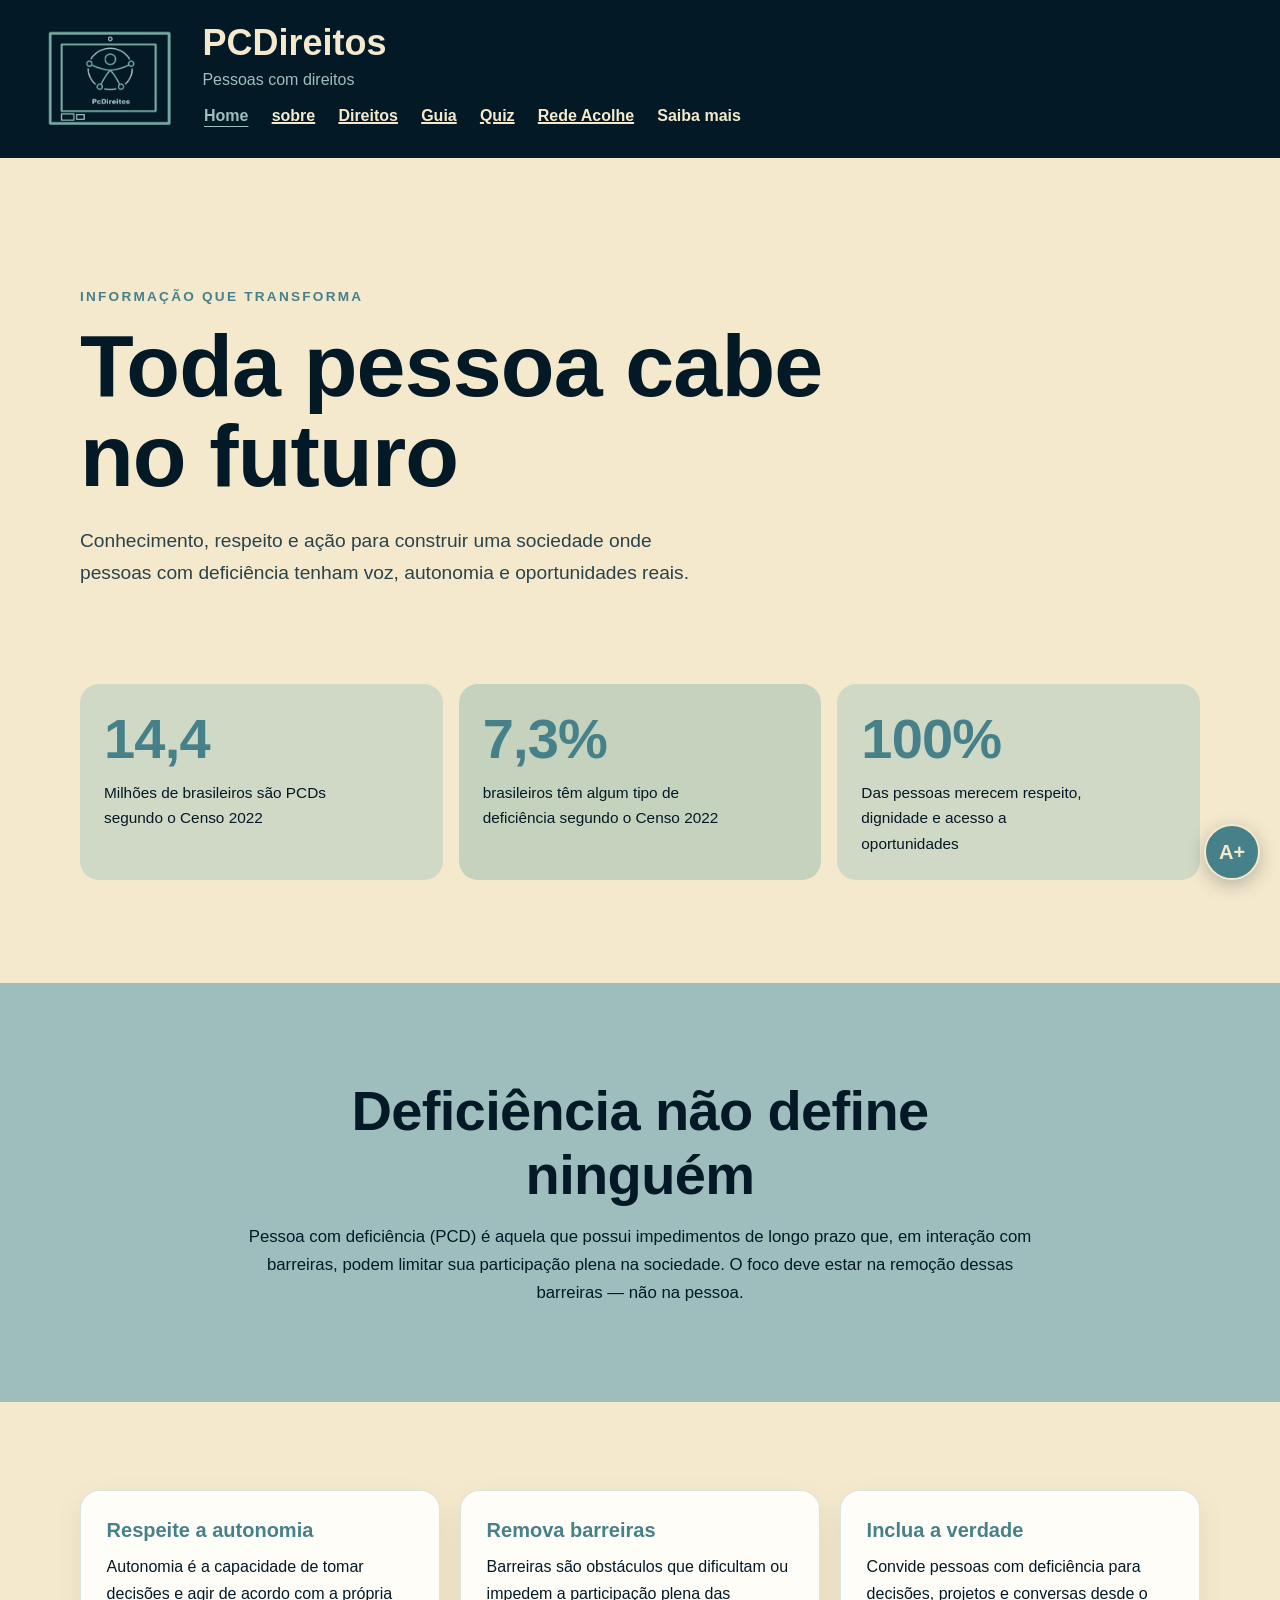
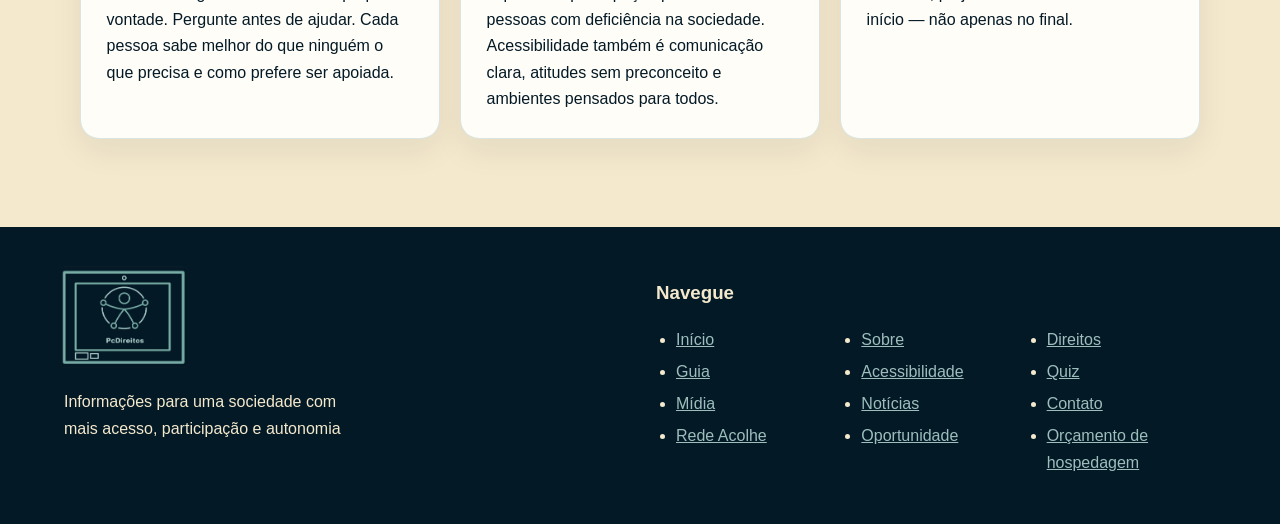
==== html/index.html @ 8fe6b493 "Site PCDireitos completo e funcionando" ====
<!DOCTYPE html>
<html lang="pt-br">
<head>
    <meta charset="UTF-8">
    <meta name="viewport" content="width=device-width, initial-scale=1.0">
    <link rel="stylesheet" href="../css/home.css">
    <title>Home - PCDireitos</title>
</head>

<body>

    <!--Cabeçalho-->
    <header>
        <img src="../imgs/logo_PCDireitos.jpg" alt="Logo do PCDireitos">
        <h1>PCDireitos</h1>
        <p class="marca-descricao">Pessoas com direitos</p>

        <!--Navegação do cabeçalho-->
        <nav class="navegacao-principal" aria-label="Navegação principal">
            <ul>
                <li><a href="index.html">Home</a></li>
                <li><a href="sobre.html">sobre</a></li>
                <li><a href="projetos.html">Direitos</a></li>
                <li><a href="impacto.html">Guia</a></li>
                <li><a href="quiz.html">Quiz</a></li>
                <li><a href="RedeAcolhe.html">Rede Acolhe</a></li>
                <li>
                    <details>
                        <summary>Saiba mais</summary>
                        <ul>
                            <li><a href="acessibilidade.html">Acessibilidade</a></li>
                            <li><a href="midia.html">Mídia</a></li>
                            <li><a href="noticia.html">Notícias</a></li>
                            <li><a href="contato.html">Contato</a></li>
                            <li><a href="oportunidade.html">Oportunidade</a></li>
                            <li><a href="orcamento_hospedagem.html">Orçamento e Hospedagem</a></li>
                        </ul>
                    </details>
                </li>
            </ul>
        </nav> 
    </header>

    <!--corpo do site-->
    <main>
        <section class="destaque">
            <p class="destaque-chamada">Informação que transforma</p>
            <h1>Toda pessoa cabe no futuro</h1>

            <p>Conhecimento, respeito e ação para construir uma sociedade onde 
                pessoas com deficiência tenham voz, autonomia e oportunidades reais.</p>
        </section>

        <!--estatisticas-->
        <section class="estatisticas" aria-label="Dados sobre pessoas com deficiência">
            <article class="estatistica">
                <strong>14,4</strong>
                <p>Milhões de brasileiros são PCDs segundo o Censo 2022</p>
            </article>
            <article class="estatistica">
                <strong>7,3%</strong>
                <p>brasileiros têm algum tipo de deficiência segundo o Censo 2022</p>
            </article>
            <article class="estatistica">
                <strong>100%</strong>
                <p>Das pessoas merecem respeito, dignidade e acesso a oportunidades</p>
            </article>
        </section>

        <section class="conceito">
            <h2>Deficiência não define ninguém</h2>

            <p>Pessoa com deficiência (PCD) é aquela que possui impedimentos de longo prazo que, em interação com barreiras, podem limitar 
                sua participação plena na sociedade. O foco deve estar na remoção dessas barreiras — não na pessoa.</p>
        </section>

        <section class="principios" aria-label="Princípios de inclusão">
            <article class="principio">
                <h3>Respeite a autonomia</h3>
                <p>Autonomia é a capacidade de tomar decisões e agir de acordo com a própria vontade. 
                Pergunte antes de ajudar. Cada pessoa sabe melhor do que ninguém o que precisa e como 
                prefere ser apoiada.</p>
            </article>

            <article class="principio">
                <h3>Remova barreiras</h3>
                <p>Barreiras são obstáculos que dificultam ou impedem a participação plena das pessoas 
                    com deficiência na sociedade. Acessibilidade também é comunicação clara, 
                    atitudes sem preconceito e ambientes pensados para todos.</p>
            </article>

            <article class="principio">
                <h3>Inclua a verdade</h3>
                <p>Convide pessoas com deficiência para decisões, projetos e conversas desde o início — 
                    não apenas no final.</p>
            </article>
        </section>
    </main>

    <!--Painel acessibilidade-->
    <div id="acesso">
        <button id="abrir" type="button" aria-expanded="false" aria-controls="painel"
          aria-label="Abrir painel de acessibilidade"> A+
        </button>

        <section id="painel" role="dialog" aria-labelledby="titulo" hidden>
            <h2 id="titulo">Acessibilidade</h2>

            <!--Botões de acessibilidade-->
            <div role="group" aria-label="Tamanho do texto">
                <span>Tamanho do texto</span>
                <button type="button" data-acao="fonte-menos" aria-label="Diminuir texto">A−</button>
                <button type="button" data-acao="fonte-mais" aria-label="Aumentar texto">A+</button>

                <!--Botões de acessibilidade visual-->
                <button type="button" data-toggle="alto-contraste" aria-pressed="false">Alto contraste</button>
                <button type="button" data-toggle="escala-cinza" aria-pressed="false">Tons de cinza</button>
                <button type="button" data-toggle="fonte-legivel" aria-pressed="false">Fonte legível</button>
                <button type="button" data-toggle="destacar-links" aria-pressed="false">Destacar links</button>
                <button type="button" data-toggle="espacamento" aria-pressed="false">Mais espaçamento</button>
                <button type="button" data-acao="daltonismo" aria-pressed="false">Modo daltônico: desligado</button>
            </div>

            <!--NOVO: Leitura em voz alta-->
            <div class="grupo-leitura" role="group" aria-label="Leitura em voz alta">
                <span>Leitura em voz alta</span>
                <button type="button" data-acao="ler-pagina" aria-label="Ler a página inteira em voz alta (atalho Alt L)">▶ Ler página</button>
                <button type="button" data-acao="ler-selecao" aria-label="Ler somente o texto selecionado">Ler seleção</button>
                <button type="button" data-acao="pausar" aria-pressed="false" aria-label="Pausar leitura">⏸ Pausar</button>
                <button type="button" data-acao="parar" aria-label="Parar leitura">⏹ Parar</button>
                <button type="button" data-toggle="leitura-foco" aria-pressed="false"
                    aria-label="Ler em voz alta o item sob o mouse ou com foco do teclado">Ler ao passar o mouse / foco</button>
                <label for="velocidade">Velocidade:
                    <input type="range" id="velocidade" min="0.5" max="2" step="0.25" value="1">
                </label>
            </div>

            <button type="button" class="a11y-reset" data-acao="reset" aria-live="polite">Restaurar padrão</button>
        </section>

        <!--Filtros para modo daltônico-->
        <svg aria-hidden="true" focusable="false">
            <defs>
                <filter id="filtro-protanopia">
                    <feColorMatrix type="matrix" values="
                        0.567 0.433 0     0 0
                        0.558 0.442 0     0 0
                        0     0.242 0.758 0 0
                        0     0     0     1 0"/>
                </filter>
                <filter id="filtro-deuteranopia">
                    <feColorMatrix type="matrix" values="
                        0.625 0.375 0   0 0
                        0.7   0.3   0   0 0
                        0     0.3   0.7 0 0
                        0     0     0   1 0"/>
                </filter>
                <filter id="filtro-tritanopia">
                    <feColorMatrix type="matrix" values="
                        0.95 0.05  0     0 0
                        0    0.433 0.567 0 0
                        0    0.475 0.525 0 0
                        0    0     0     1 0"/>
                </filter>
            </defs>
        </svg>
    </div>

    <!--rodapé-->
    <footer>
        <section>
            <img src="../imgs/logo_PCDireitos.jpg" alt="Logo do PCDireitos">
            <p>Informações para uma sociedade com mais acesso, participação e autonomia</p>
        </section>

        <!--navegação no rodapé-->
        <section>
            <h3>Navegue</h3>
            <ul>
                <li><a href="index.html">Início</a></li>
                <li><a href="sobre.html">Sobre</a></li>
                <li><a href="projetos.html">Direitos</a></li>
                <li><a href="impacto.html">Guia</a></li>
                <li><a href="acessibilidade.html">Acessibilidade</a></li>
                <li><a href="quiz.html">Quiz</a></li>
                <li><a href="midia.html">Mídia</a></li>
                <li><a href="noticia.html">Notícias</a></li>
                <li><a href="contato.html">Contato</a></li>
                <li><a href="RedeAcolhe.html">Rede Acolhe</a></li>
                <li><a href="oportunidade.html">Oportunidade</a></li>
                <li><a href="orcamento_hospedagem.html">Orçamento de hospedagem</a></li>
            </ul>
        </section>
    </footer>

    <script src="../js/painel.js"></script>
</body>

</html>
---- css/home.css ----
:root {
    /* Cores usadas por toda a página :)*/
    color-scheme: light;
    --cor-azul-marinho: #031926;
    --cor-azul-petroleo: #468189;
    --cor-verde-agua: #77aca4;
    --cor-verde-claro: #9ebebd;
    --cor-creme: #f4e9cd;
    --cor-branco-quente: #fffdf7;
    --largura-maxima-conteudo: 1120px;
}

/* padrão de links e botões */
* {
    box-sizing: border-box;
}

html {
    scroll-behavior: smooth;
}

body {
    margin: 0;
    background: var(--cor-creme);
    color: var(--cor-azul-marinho);
    font-family: "Segoe UI", Arial, sans-serif;
    font-size: 16px;
    line-height: 1.65;
}

img {
    max-width: 100%;
}

a {
    color: inherit;
}

a:focus-visible,
button:focus-visible {
    outline: 3px solid var(--cor-verde-agua);
    outline-offset: 4px;
}

/* cabeçalho */
header {
    padding: 20px clamp(20px, 3vw, 48px); /*deixar mais perto da lateral*/
    color: var(--cor-creme);
    background: var(--cor-azul-marinho);
    display: grid;
    grid-template-columns: auto minmax(0, 1fr);
    column-gap: 24px;
    align-items: center;
}

header > img {
    grid-row: span 3;   /* logo ocupa as 3 linhas */
    width: clamp(96px, 12vw, 140px);
    height: auto;
    border-radius: 12px;
}

header h1 {
    flex-basis: 100%;
    margin: 0;
    font-size: clamp(28px, 4vw, 36px);
    line-height: 1.2;
}

.marca-descricao {
    margin: 0;
    color: var(--cor-verde-claro);
}

.navegacao-principal {
    min-width: 0;
}

.navegacao-principal ul {
    display: flex;
    flex-wrap: wrap;
    gap: 5.6px 20px;
    margin: 0;
    padding: 0;
    list-style: none;
}

.navegacao-principal a,
.navegacao-principal summary {
    display: inline-block;
    padding: 7.2px 1.6px;
    color: var(--cor-creme);
    font-weight: 600;
    text-decoration-thickness: 1.92px;
    cursor: pointer;
}

.navegacao-principal a:hover {
    color: var(--cor-verde-claro);
}

.navegacao-principal a[href="index.html"] {
    color: var(--cor-verde-claro);
    text-decoration: underline;
    text-underline-offset: 4.8px;
}

.navegacao-principal details ul {
    position: absolute;
    z-index: 2;
    display: grid;
    gap: 2.4px;
    min-width: 208px;
    padding: 8px 12px;
    border-radius: 8px;
    background: var(--cor-azul-marinho);
    box-shadow: 0 8px 24px rgb(3 25 38 / 8%);
}

/* abertura do site e das abas (esqueci o nome) */
main {
    overflow: hidden;
}

.destaque,
.estatisticas,
.principios {
    width: min(var(--largura-maxima-conteudo), 90%);
    margin-inline: auto;
}

.destaque {
    position: relative;
    isolation: isolate;
    padding: clamp(72px, 11vw, 128px) 0 clamp(64px, 8vw, 96px);
}

.destaque-chamada {
    margin: 0 0 12.8px;
    color: var(--cor-azul-petroleo);
    font-size: 13.6px;
    font-weight: 700;
    letter-spacing: 2.24px;
    text-transform: uppercase;
}

.destaque h1 {
    max-width: 760px;
    margin: 0;
    font-size: clamp(43.2px, 7vw, 88px);
    letter-spacing: -0.88px;
    line-height: 1.02;
}

.destaque > p:last-child {
    max-width: 620px;
    margin: 24px 0 0;
    color: #29434b;
    font-size: clamp(16.8px, 2vw, 19.2px);
}

/* Indicadores numéricos  */
.estatisticas {
    display: grid;
    grid-template-columns: repeat(3, minmax(0, 1fr));
    gap: 16px;
    margin-bottom: clamp(64px, 8vw, 112px);
}

.estatistica {
    min-height: 170px;
    padding: 24px;
    border-radius: 19.2px;
    background: rgb(158 190 189 / 42%);
}

.estatistica:nth-child(2) {
    background: rgb(119 172 164 / 38%);
}

.estatistica strong {
    display: block;
    color: var(--cor-azul-petroleo);
    font-size: clamp(35.2px, 5vw, 56px);
    letter-spacing: -0.8px;
    line-height: 1.1;
}

.estatistica p {
    max-width: 28ch;
    margin: 10.4px 0 0;
    font-size: 15.36px;
}

/*Cartões e explicação */
.conceito {
    padding: clamp(56px, 8vw, 96px) 5%;
    background: var(--cor-verde-claro);
    text-align: center;
}

.conceito h2,
.conceito p {
    max-width: 800px;
    margin-inline: auto;
}

.conceito h2 {
    margin-top: 0;
    margin-bottom: 16px;
    font-size: clamp(32px, 4.5vw, 56px);
    letter-spacing: -0.64px;
    line-height: 1.15;
}

.conceito p {
    margin-top: 0;
    margin-bottom: 0;
    font-size: 16.8px;
}

.principios {
    display: grid;
    grid-template-columns: repeat(3, minmax(0, 1fr));
    gap: 20px;
    padding-block: clamp(48px, 7vw, 88px);
}

.principio {
    padding: 25.6px;
    border: 1px solid rgb(70 129 137 / 20%);
    border-radius: 19.2px;
    background: var(--cor-branco-quente);
    box-shadow: 0 12px 32px rgb(3 25 38 / 7%);
    transition: box-shadow 180ms ease, transform 180ms ease;
}

.principio:hover {
    transform: translateY(-5px);
    box-shadow: 0 18px 38px rgb(3 25 38 / 12%);
}

.principio h3 {
    margin: 0 0 11.2px;
    color: var(--cor-azul-petroleo);
    font-size: 20px;
    line-height: 1.3;
}

.principio p {
    margin: 0;
}

/* descrição do site e o contato aka rodapé :p */
footer {
    /* auto-fit adapta a quantidade à largura */
    display: grid;
    grid-template-columns: repeat(auto-fit, minmax(min(100%, 288px), 1fr));
    gap: 32px;
    padding: 32px max(20px, calc((100% - 1152px) / 2));
    color: var(--cor-creme);
    background: var(--cor-azul-marinho);
}

footer h3 {
    color: var(--cor-creme);
}

footer a {
    color: var(--cor-verde-claro);
}

footer a:hover {
    color: var(--cor-creme);
}

footer ul {
    display: grid;
    grid-template-columns: repeat(auto-fit, minmax(144px, 1fr));
    gap: 5.6px 16px;
    padding-left: 20px;
}


/*Parte da logo no rodapé*/
footer img {
    display: block;     /* a imagem ocupa a própria linha, ficando acima da frase */
    width: 140px;       /* ajusta o tamanho aqui */
    height: auto;
    margin-bottom: 12px;
    margin-left: -12px;   /* alinha o desenho da logo com a borda do texto */
    border-radius: 12px;
}

footer p {
    max-width: 32ch;
    margin: 0;
}


/* botão de acessibilidade */
#acesso {
    position: fixed;
    z-index: 10;
    right: 20px;
    bottom: 20px;
}

#abrir {
    width: 56px;
    height: 56px;
    border: 2px solid var(--cor-creme);
    border-radius: 50%;
    background: var(--cor-azul-petroleo);
    color: var(--cor-creme);
    cursor: pointer;
    font-size: 20px;
    font-weight: 700;
    box-shadow: 0 5px 18px rgb(3 25 38 / 25%);
}

#painel:not([hidden]) {
    position: absolute;
    right: 0;
    bottom: calc(100% + 12.8px);
    width: min(90vw, 360px);
    max-height: min(70vh, 520px);
    overflow-y: auto;
    padding: 20px;
    border: 1px solid var(--cor-verde-claro);
    border-radius: 16px;
    background: var(--cor-branco-quente);
    box-shadow: 0 12px 36px rgb(3 25 38 / 20%);
}

#painel[hidden] {
    display: none;
}

#painel h2 {
    margin: 0 0 16px;
}

#painel [role="group"] {
    display: flex;
    flex-wrap: wrap;
    gap: 8px;
}

#painel [role="group"] span {
    flex-basis: 100%;
    font-weight: 700;
}

#painel button {
    padding: 7.2px 10.4px;
    border: 1px solid var(--cor-azul-petroleo);
    border-radius: 8px;
    background: var(--cor-creme);
    color: var(--cor-azul-marinho);
    cursor: pointer;
    font: inherit;
}

#painel button:hover {
    background: var(--cor-verde-claro);
}

#painel .a11y-reset {
    margin-top: 16px;
    background: var(--cor-azul-marinho);
    color: var(--cor-creme);
}

/* A partir daqui é  modo de como funciona dentro do painel, deixando ele na lateral e permitindo que tudo funcione */
#acesso svg {
    position: absolute;
    width: 0;
    height: 0;
    overflow: hidden;
    pointer-events: none;
}

/* ===== Efeitos aplicados no <html> pelo JS ===== */
html.alto-contraste body {
    background: #000;
    color: #fff;
}
html.alto-contraste header,
html.alto-contraste footer,
html.alto-contraste .conceito,
html.alto-contraste .principio,
html.alto-contraste .estatistica {
    background: #000;
    color: #fff;
    border: 1px solid #fff;
}
html.alto-contraste a,
html.alto-contraste .estatistica strong,
html.alto-contraste .principio h3,
html.alto-contraste .destaque-chamada {
    color: #ffff00;
}

html.escala-cinza {
    filter: grayscale(100%);
}

html.fonte-legivel body,
html.fonte-legivel button {
    font-family: Verdana, Arial, sans-serif;
    letter-spacing: 0.03em;
}

html.destacar-links a {
    text-decoration: underline;
    text-decoration-thickness: 3px;
    background: #ffff99;
    color: #000;
}

html.espacamento body {
    line-height: 1.9;
    letter-spacing: 0.05em;
    word-spacing: 0.15em;
}

/* ===== Modos para daltonismo ===== */
html.dalt-protanopia   { 
    filter: url(#filtro-protanopia); 
}
html.dalt-deuteranopia { 
    filter: url(#filtro-deuteranopia); 
}
html.dalt-tritanopia   { 
    filter: url(#filtro-tritanopia); 
}

/* tela de celular */
@media (max-width: 760px) {
    header {
        grid-template-columns: 80px minmax(0, 1fr);
        gap: 9.6px 24px;
    }

    header > img {
        grid-row: span 2;
        width: 80px;
    }

    .marca-descricao {
        margin: 0;
    }

    .navegacao-principal {
        grid-column: 1 / -1;
    }

    .navegacao-principal ul {
        justify-content: center;
    }

    .estatisticas,
    .principios {
        grid-template-columns: 1fr;
    }

    .estatistica {
        min-height: auto;
    }

    footer {
        grid-template-columns: 1fr;
        gap: 32px;
    }
}

/* telas de celulares menores */
@media (max-width: 420px) {
    header h1 {
        font-size: 24px;
    }

    .marca-descricao {
        font-size: 14px;
    }

    .navegacao-principal ul {
        gap: 2.4px;
    }

    .navegacao-principal a {
        padding: 8px 8.8px;
        font-size: 13.6px;
    }
}

/* redução de animações */
@media (prefers-reduced-motion: reduce) {
    html {
        scroll-behavior: auto;
    }

    *,
    *::before,
    *::after {
        transition-duration: 0.01ms !important;
    }
}
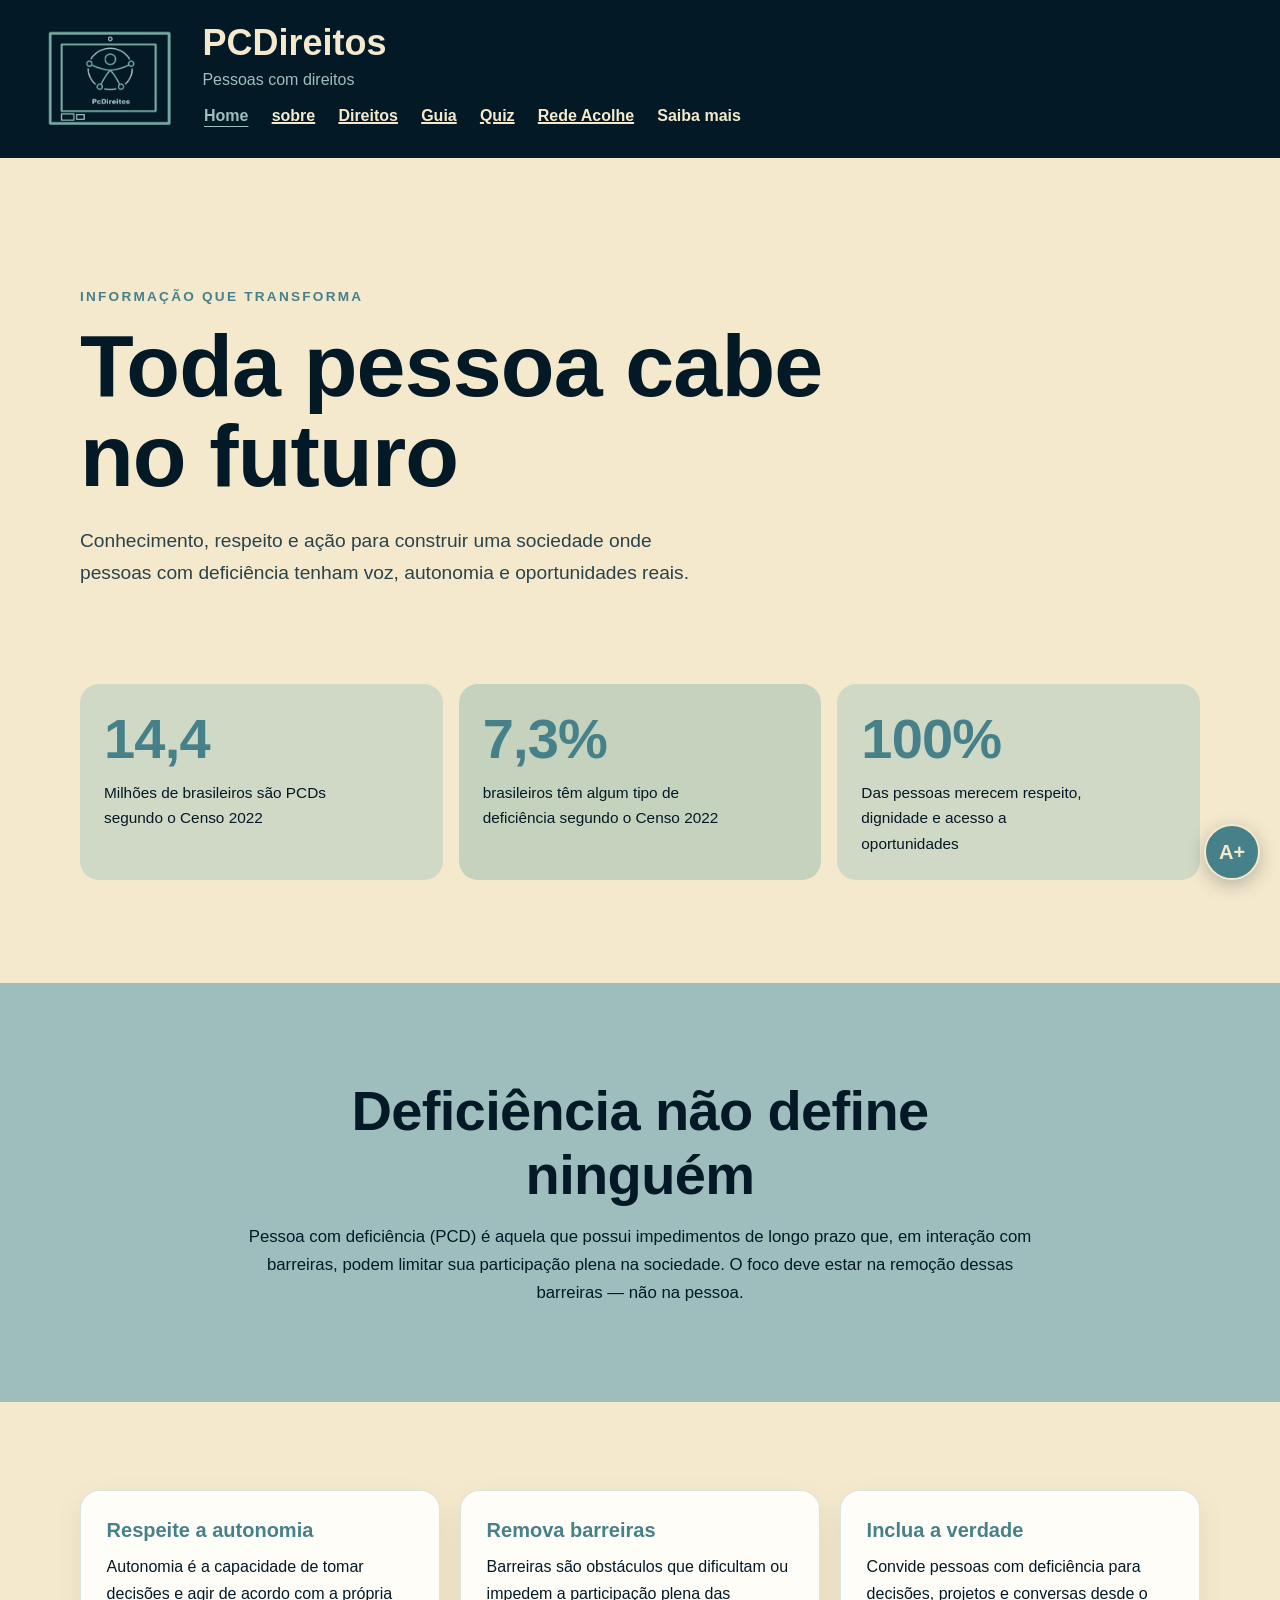
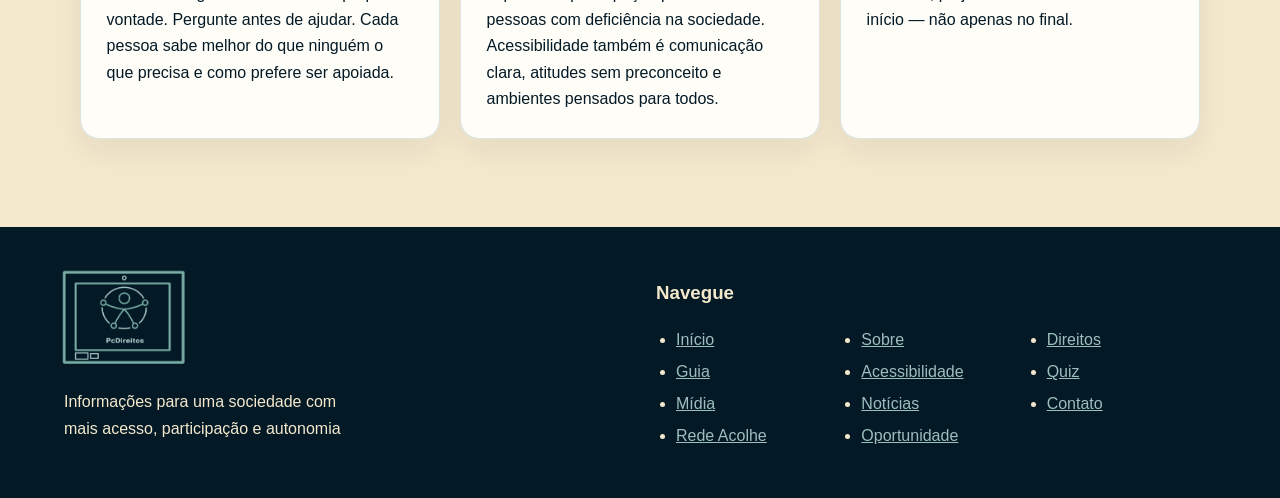
==== commit c66dd57d: "Site finalizado" ====
--- a/html/index.html
+++ b/html/index.html
@@ -4,21 +4,24 @@
     <meta charset="UTF-8">
     <meta name="viewport" content="width=device-width, initial-scale=1.0">
     <link rel="stylesheet" href="../css/home.css">
+    <link rel="stylesheet" href="../css/base.css">
     <title>Home - PCDireitos</title>
 </head>
 
 <body>
+    <a href="#conteudo" class="skip-link">Pular para o conteúdo</a>
 
     <!--Cabeçalho-->
+
     <header>
         <img src="../imgs/logo_PCDireitos.jpg" alt="Logo do PCDireitos">
-        <h1>PCDireitos</h1>
+        <h1 class="marca-nome">PCDireitos</h1>
         <p class="marca-descricao">Pessoas com direitos</p>
 
         <!--Navegação do cabeçalho-->
         <nav class="navegacao-principal" aria-label="Navegação principal">
             <ul>
-                <li><a href="index.html">Home</a></li>
+                <li><a href="index.html" aria-current="page">Home</a></li>
                 <li><a href="sobre.html">sobre</a></li>
                 <li><a href="projetos.html">Direitos</a></li>
                 <li><a href="impacto.html">Guia</a></li>
@@ -33,7 +36,6 @@
                             <li><a href="noticia.html">Notícias</a></li>
                             <li><a href="contato.html">Contato</a></li>
                             <li><a href="oportunidade.html">Oportunidade</a></li>
-                            <li><a href="orcamento_hospedagem.html">Orçamento e Hospedagem</a></li>
                         </ul>
                     </details>
                 </li>
@@ -42,10 +44,10 @@
     </header>
 
     <!--corpo do site-->
-    <main>
+    <main id="conteudo" tabindex="-1">
         <section class="destaque">
             <p class="destaque-chamada">Informação que transforma</p>
-            <h1>Toda pessoa cabe no futuro</h1>
+            <h2>Toda pessoa cabe no futuro</h2>
 
             <p>Conhecimento, respeito e ação para construir uma sociedade onde 
                 pessoas com deficiência tenham voz, autonomia e oportunidades reais.</p>
@@ -188,7 +190,6 @@
                 <li><a href="contato.html">Contato</a></li>
                 <li><a href="RedeAcolhe.html">Rede Acolhe</a></li>
                 <li><a href="oportunidade.html">Oportunidade</a></li>
-                <li><a href="orcamento_hospedagem.html">Orçamento de hospedagem</a></li>
             </ul>
         </section>
     </footer>
--- a/css/home.css
+++ b/css/home.css
@@ -36,12 +36,6 @@
     color: inherit;
 }
 
-a:focus-visible,
-button:focus-visible {
-    outline: 3px solid var(--cor-verde-agua);
-    outline-offset: 4px;
-}
-
 /* cabeçalho */
 header {
     padding: 20px clamp(20px, 3vw, 48px); /*deixar mais perto da lateral*/
@@ -76,6 +70,10 @@
     min-width: 0;
 }
 
+.navegacao-principal li { 
+    position: relative; 
+}
+
 .navegacao-principal ul {
     display: flex;
     flex-wrap: wrap;
@@ -99,7 +97,7 @@
     color: var(--cor-verde-claro);
 }
 
-.navegacao-principal a[href="index.html"] {
+.navegacao-principal a[aria-current="page"] {
     color: var(--cor-verde-claro);
     text-decoration: underline;
     text-underline-offset: 4.8px;
@@ -144,7 +142,7 @@
     text-transform: uppercase;
 }
 
-.destaque h1 {
+.destaque h2 {
     max-width: 760px;
     margin: 0;
     font-size: clamp(43.2px, 7vw, 88px);
@@ -372,6 +370,11 @@
     color: var(--cor-creme);
 }
 
+.lendo-agora {
+  outline: 3px solid var(--cor-azul-petroleo);
+  background: #fff3b0;
+}
+
 /* A partir daqui é  modo de como funciona dentro do painel, deixando ele na lateral e permitindo que tudo funcione */
 #acesso svg {
     position: absolute;
--- a/css/base.css
+++ b/css/base.css
@@ -0,0 +1,44 @@
+/* BASE.CSS - SÓ NAVEGAÇÃO POR TECLADO
+   O painel de acessibilidade continua no CSS de cada página.*/
+
+/* "html body" deixa estas regras mais fortes que os antigos
+   a:focus-visible / button:focus-visible das páginas, então
+   funciona mesmo antes de você apagar os blocos antigos. */
+
+/* Foco padrão: escuro, para fundos claros */
+html body :focus-visible {
+    outline: 3px solid var(--cor-azul-marinho, var(--cor-principal, #031926));
+    outline-offset: 3px;
+}
+
+/* Fundos escuros: contorno claro */
+html body header :focus-visible,
+html body footer :focus-visible,
+html body #abrir:focus-visible {
+    outline-color: var(--cor-creme, #f4e9cd);
+}
+
+/* Alto contraste */
+html.alto-contraste body :focus-visible {
+    outline-color: #ffff00;
+}
+
+/* Link "Pular para o conteúdo" */
+.skip-link {
+    position: absolute;
+    left: -9999px;
+    top: 0;
+}
+
+.skip-link:focus {
+    left: 1rem;
+    top: 1rem;
+    background: #fff;
+    color: #000;
+    padding: .5rem 1rem;
+    z-index: 1000;
+}
+
+html body main:focus-visible {
+    outline: none;
+}
